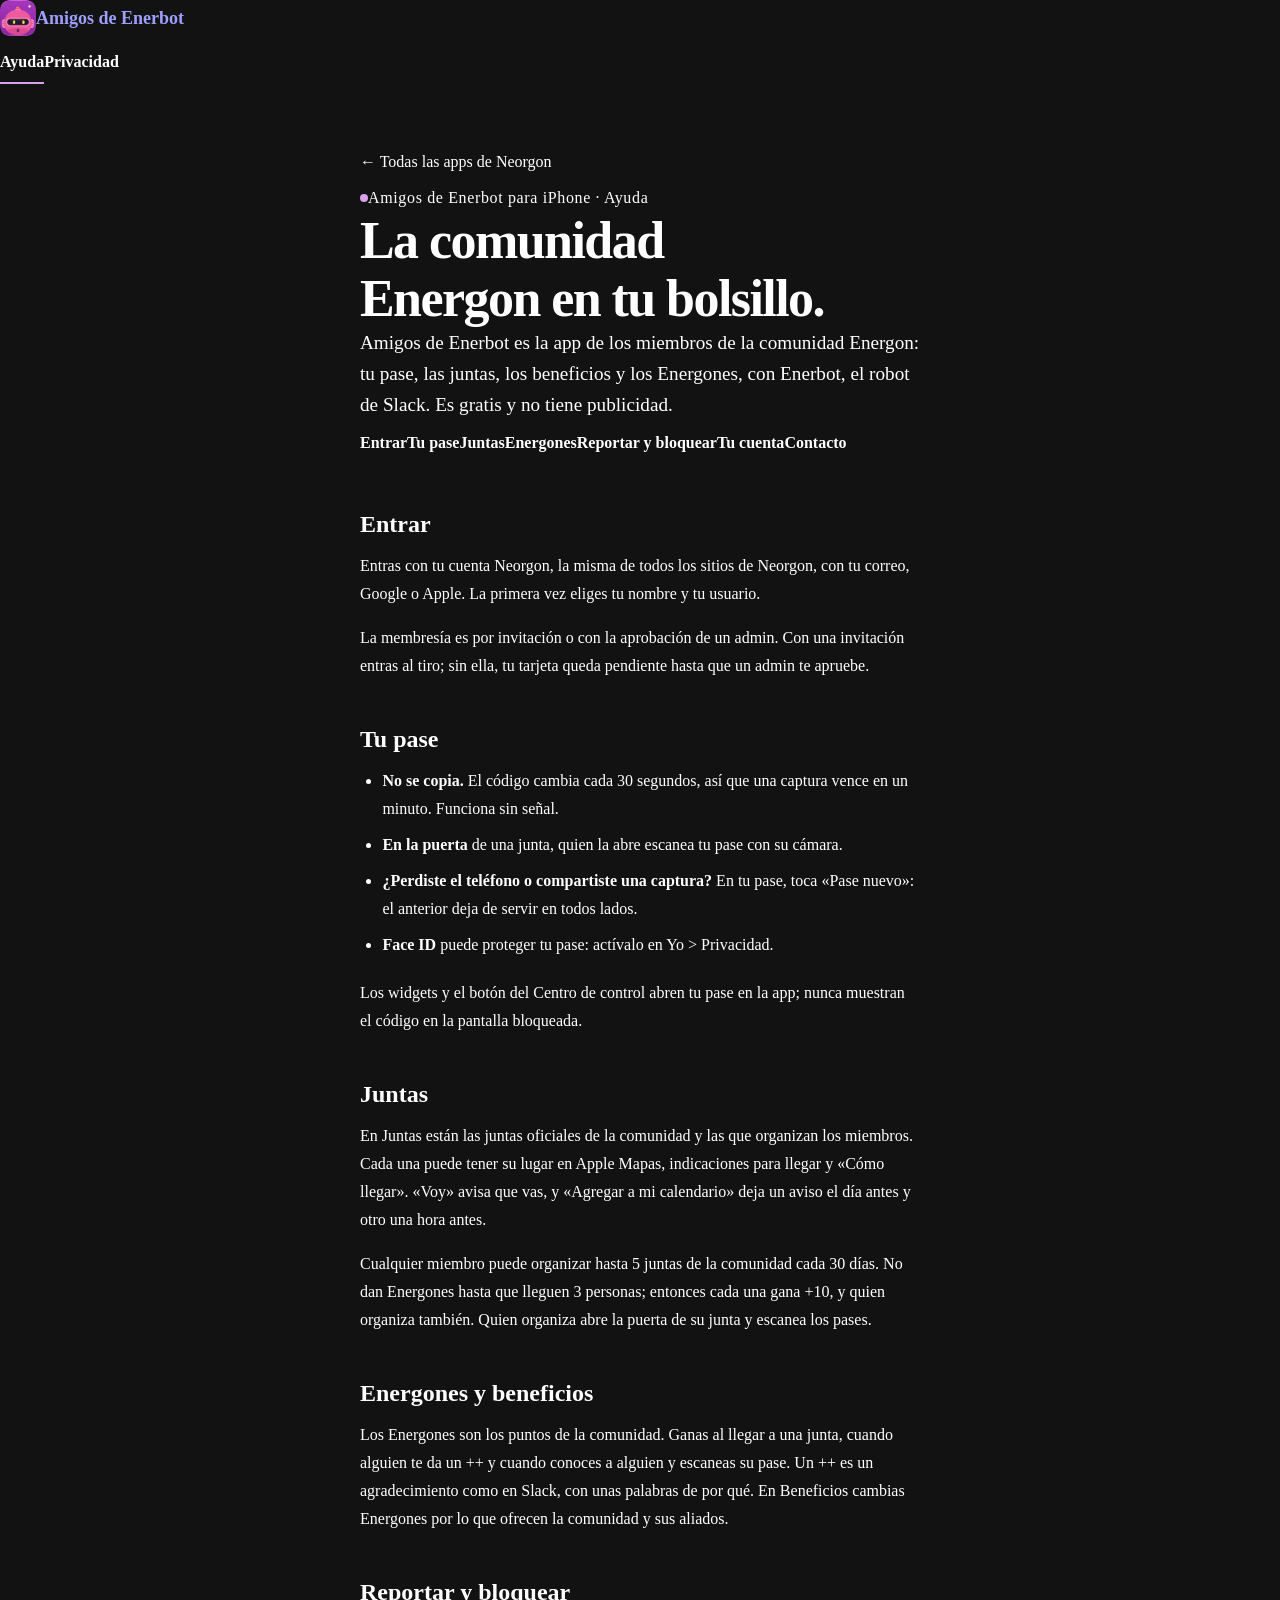
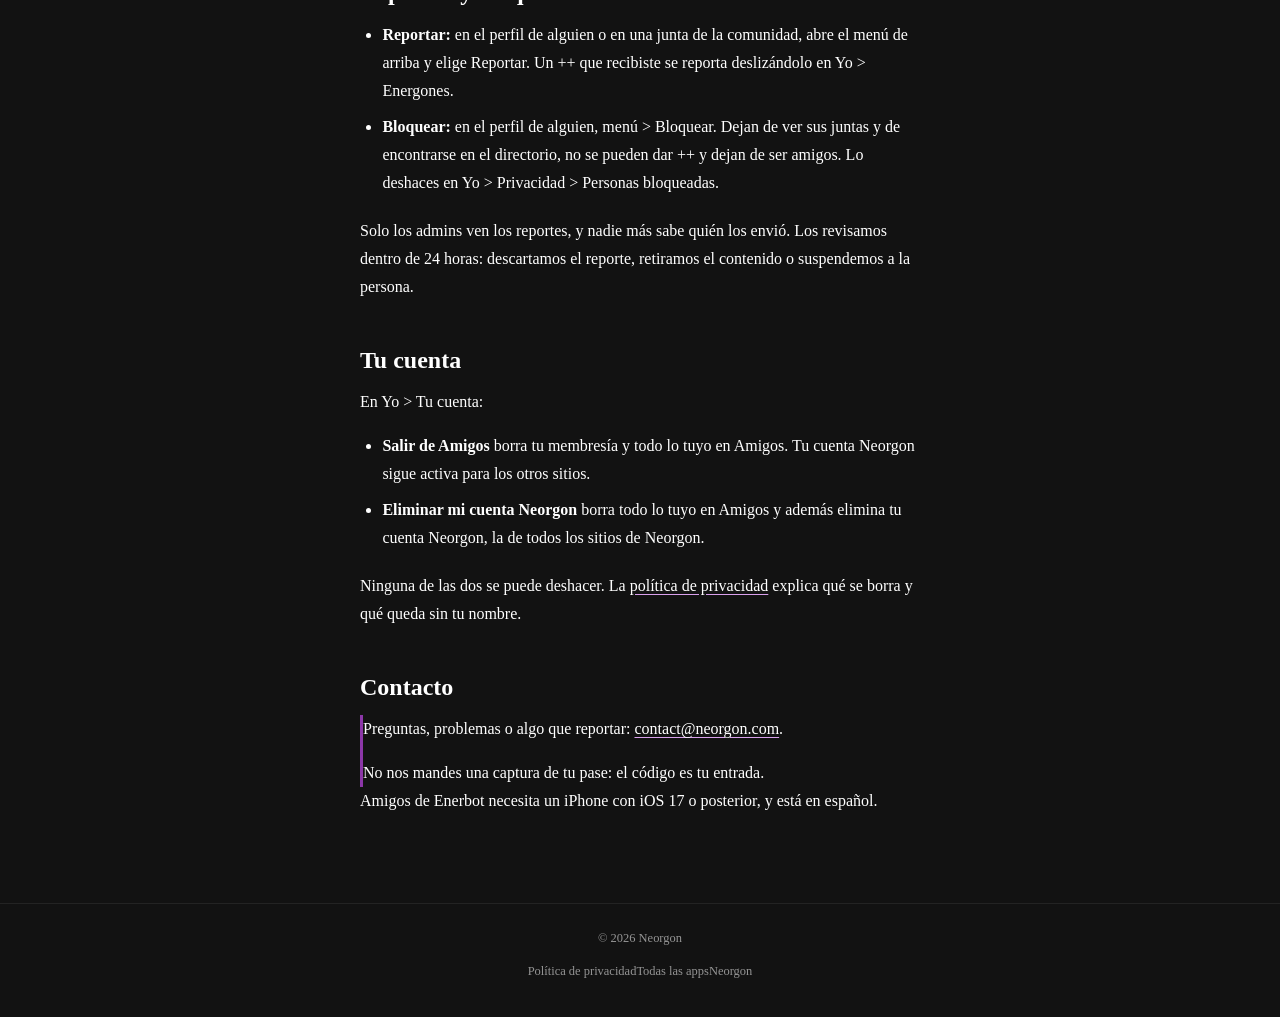
==== amigos/index.html @ 9f5bd345 "feat: Neorgon Apps, the catalog of Neorgon's iPhone apps The catalog in Spanish: Naninani, Amigos de" ====
<!doctype html>
<html lang="es">
<head>
  <meta charset="utf-8">
  <meta name="viewport" content="width=device-width, initial-scale=1">
  <!-- Generated by tools/import-pages.py from the app's draft; edit the draft and run it again. -->
  <meta http-equiv="Content-Security-Policy" content="default-src 'none'; style-src 'self' https://cdn.neorgon.org/v1.0.0/; img-src 'self'; font-src 'self'; manifest-src 'self'; base-uri 'none'; form-action 'none'">
  <meta name="referrer" content="no-referrer">
  <title>Ayuda de Amigos de Enerbot | Neorgon</title>
  <meta name="description" content="Ayuda de Amigos de Enerbot para iPhone: entrar, tu pase, las juntas, los Energones, reportar y bloquear, borrar tu cuenta y contacto.">
  <link rel="canonical" href="https://apps.neorgon.com/amigos/">
  <meta name="robots" content="index, follow">
  <meta name="theme-color" content="#040714">
  <link rel="icon" type="image/svg+xml" href="/favicon.svg">
  <link rel="icon" type="image/x-icon" href="/favicon.ico" sizes="16x16 32x32 48x48">
  <link rel="apple-touch-icon" sizes="180x180" href="/apple-touch-icon.png">
  <meta name="apple-mobile-web-app-title" content="Neorgon Apps">
  <link rel="manifest" href="/site.webmanifest">
  <meta name="neo-mark" content="on">
  <link rel="stylesheet" href="https://cdn.neorgon.org/v1.0.0/styles/base.css">
  <link rel="stylesheet" href="../css/style.css">
  <link rel="stylesheet" href="../css/neorgon-header.css">
  <link rel="stylesheet" href="../css/neorgon-footer.css">
  <link rel="stylesheet" href="../css/doc.css">
</head>
<body class="doc doc--amigos">
  <a class="skip-link" href="#main">Ir al contenido</a>
  <header class="header-bar doc-header" data-header-mode="app">
    <div class="header-logo"><a class="header-title-link" href="./"><span class="doc-brand"><img src="../assets/icons/amigos.png" alt="" width="36" height="36"><span class="doc-brand-name">Amigos de Enerbot</span></span></a></div>
    <nav class="doc-nav" aria-label="Amigos de Enerbot"><a href="./" aria-current="page">Ayuda</a><a href="privacy/">Privacidad</a></nav>
  </header>
  <main id="main" class="doc-main" tabindex="-1">
    <p class="crumb"><a href="../">&larr; Todas las apps de Neorgon</a></p>
    <p class="kicker">Amigos de Enerbot para iPhone · Ayuda</p>
    <h1>La comunidad Energon en tu bolsillo.</h1>
    <p class="lead">Amigos de Enerbot es la app de los miembros de la comunidad Energon: tu pase, las juntas, los beneficios y los Energones, con Enerbot, el robot de Slack. Es gratis y no tiene publicidad.</p>
    <nav class="contents" aria-label="En esta página"><a href="#entrar">Entrar</a><a href="#pase">Tu pase</a><a href="#juntas">Juntas</a><a href="#energones">Energones</a><a href="#seguridad">Reportar y bloquear</a><a href="#cuenta">Tu cuenta</a><a href="#contacto">Contacto</a></nav>

    <section id="entrar" aria-labelledby="entrar-titulo">
      <h2 id="entrar-titulo">Entrar</h2>
      <p>Entras con tu cuenta Neorgon, la misma de todos los sitios de Neorgon, con tu correo, Google o Apple. La primera vez eliges tu nombre y tu usuario.</p>
      <p>La membresía es por invitación o con la aprobación de un admin. Con una invitación entras al tiro; sin ella, tu tarjeta queda pendiente hasta que un admin te apruebe.</p>
    </section>

    <section id="pase" aria-labelledby="pase-titulo">
      <h2 id="pase-titulo">Tu pase</h2>
      <ul>
        <li><strong>No se copia.</strong> El código cambia cada 30 segundos, así que una captura vence en un minuto. Funciona sin señal.</li>
        <li><strong>En la puerta</strong> de una junta, quien la abre escanea tu pase con su cámara.</li>
        <li><strong>¿Perdiste el teléfono o compartiste una captura?</strong> En tu pase, toca «Pase nuevo»: el anterior deja de servir en todos lados.</li>
        <li><strong>Face ID</strong> puede proteger tu pase: actívalo en Yo &gt; Privacidad.</li>
      </ul>
      <p>Los widgets y el botón del Centro de control abren tu pase en la app; nunca muestran el código en la pantalla bloqueada.</p>
    </section>

    <section id="juntas" aria-labelledby="juntas-titulo">
      <h2 id="juntas-titulo">Juntas</h2>
      <p>En Juntas están las juntas oficiales de la comunidad y las que organizan los miembros. Cada una puede tener su lugar en Apple Mapas, indicaciones para llegar y «Cómo llegar». «Voy» avisa que vas, y «Agregar a mi calendario» deja un aviso el día antes y otro una hora antes.</p>
      <p>Cualquier miembro puede organizar hasta 5 juntas de la comunidad cada 30 días. No dan Energones hasta que lleguen 3 personas; entonces cada una gana +10, y quien organiza también. Quien organiza abre la puerta de su junta y escanea los pases.</p>
    </section>

    <section id="energones" aria-labelledby="energones-titulo">
      <h2 id="energones-titulo">Energones y beneficios</h2>
      <p>Los Energones son los puntos de la comunidad. Ganas al llegar a una junta, cuando alguien te da un ++ y cuando conoces a alguien y escaneas su pase. Un ++ es un agradecimiento como en Slack, con unas palabras de por qué. En Beneficios cambias Energones por lo que ofrecen la comunidad y sus aliados.</p>
    </section>

    <section id="seguridad" aria-labelledby="seguridad-titulo">
      <h2 id="seguridad-titulo">Reportar y bloquear</h2>
      <ul>
        <li><strong>Reportar:</strong> en el perfil de alguien o en una junta de la comunidad, abre el menú de arriba y elige Reportar. Un ++ que recibiste se reporta deslizándolo en Yo &gt; Energones.</li>
        <li><strong>Bloquear:</strong> en el perfil de alguien, menú &gt; Bloquear. Dejan de ver sus juntas y de encontrarse en el directorio, no se pueden dar ++ y dejan de ser amigos. Lo deshaces en Yo &gt; Privacidad &gt; Personas bloqueadas.</li>
      </ul>
      <p>Solo los admins ven los reportes, y nadie más sabe quién los envió. Los revisamos dentro de 24 horas: descartamos el reporte, retiramos el contenido o suspendemos a la persona.</p>
    </section>

    <section id="cuenta" aria-labelledby="cuenta-titulo">
      <h2 id="cuenta-titulo">Tu cuenta</h2>
      <p>En Yo &gt; Tu cuenta:</p>
      <ul>
        <li><strong>Salir de Amigos</strong> borra tu membresía y todo lo tuyo en Amigos. Tu cuenta Neorgon sigue activa para los otros sitios.</li>
        <li><strong>Eliminar mi cuenta Neorgon</strong> borra todo lo tuyo en Amigos y además elimina tu cuenta Neorgon, la de todos los sitios de Neorgon.</li>
      </ul>
      <p>Ninguna de las dos se puede deshacer. La <a href="privacy/">política de privacidad</a> explica qué se borra y qué queda sin tu nombre.</p>
    </section>

    <section id="contacto" aria-labelledby="contacto-titulo">
      <h2 id="contacto-titulo">Contacto</h2>
      <div class="card">
        <p>Preguntas, problemas o algo que reportar: <a href="mailto:contact@neorgon.com?subject=Amigos%20de%20Enerbot">contact@neorgon.com</a>.</p>
        <p>No nos mandes una captura de tu pase: el código es tu entrada.</p>
      </div>
      <p>Amigos de Enerbot necesita un iPhone con iOS 17 o posterior, y está en español.</p>
    </section>
  </main>
  <footer class="neo-footer doc-footer" data-footer-mode="minimal"><div class="neo-footer-inner"><span>&copy; 2026 Neorgon</span><nav class="doc-related" aria-label="Páginas relacionadas"><a href="privacy/">Política de privacidad</a><a href="../">Todas las apps</a><a href="https://neorgon.com/" rel="noreferrer">Neorgon</a></nav></div></footer>
</body>
</html>
---- css/style.css ----
/* ── Reset & base ──────────────────────────────────────────── */
*, *::before, *::after { margin: 0; padding: 0; box-sizing: border-box; }

/*
 * ── Design tokens ─────────────────────────────────────────────
 *
 * Canonical tokens (colors, font, type scale, spacing, radii) come from the CDN:
 *   https://cdn.neorgon.org/v1.0.0/styles/base.css   (linked in index.html)
 * Do NOT redeclare them here: a local copy is how the fleet drifted. The block
 * below holds only what base.css does not define, plus the per-site accent.
 *
 * Motion: base.css still ships --ease-snap (bounce) for legacy sites, but it is
 * deprecated for new work (impeccable law: ease-out exponential, no bounce).
 * Use --ease-out below.
 */

:root {
  /* Per-site identity: set to this site's hub card accent (the accent table in .claude/HUB_REGISTRY.md) */
  --accent: #cd60cc;
  --accent-bright: #e08fdf; /* one step lighter; 8.8:1 on --bg */

  /* Site extras base.css does not define */
  --surface-toast: #1a1730;
  --danger: #be123c;
  --danger-hover: #9f1239;
  --ease-out: cubic-bezier(0.22, 1, 0.36, 1);
  --control-height: 44px;
  --control-height-sm: 36px;
  --on-accent: #12051a; /* 5.7:1 on the accent; white text was 3.3:1. */
  --shadow-card: 0 12px 28px rgba(15, 23, 42, 0.5);
  --shadow-modal: 0 24px 48px rgba(2, 6, 23, 0.58);
  --z-sticky-header: 200;
  --z-toast: 500;
}

/* Author display values (e.g. .section/.stack flex) would otherwise defeat the
   hidden attribute, so restore its authority once, globally. */
[hidden] { display: none !important; }

html { min-height: 100%; color-scheme: dark; }
body {
  font-family: var(--font);
  background: var(--bg);
  min-height: 100%;
  color: var(--text-primary);
  display: flex; flex-direction: column;
}

body:has(dialog[open]) {
  overflow: hidden;
}

main#main {
  flex: 1;
  display: flex;
  flex-direction: column;
  min-height: 0;
  width: 100%;
}

/* ── Layout ────────────────────────────────────────────────── */
/*
 * GOTCHA: body { display:flex; flex-direction:column } + margin: 0 auto
 * on a child collapses its width, so always pair with width: 100%.
 *
 * GOTCHA: External images (YouTube ggpht, Gravatar, etc.) may block loading
 * when the Referer header points to localhost or an unknown origin. Fix:
 * 1. Add <meta name="referrer" content="no-referrer"> in <head> (global)
 * 2. Or add referrerpolicy="no-referrer" on each <img> tag
 */
.container {
  max-width: 900px;
  width: 100%;
  margin: 0 auto;
  padding: var(--space-6);
  flex: 1;
}

/* ── Side-rail shell (opt-in) ──────────────────────────────────
 * A desktop window is far wider than a comfortable line of text, so a single
 * centred column leaves two large empty gutters and still runs the prose to
 * 100+ characters. This puts the section nav in the left gutter and narrows
 * the reading column, without changing .container for sites that do not use it.
 *
 *   <div class="shell">
 *     <nav class="shell__rail" aria-label="Section"> … </nav>
 *     <div class="shell__main"> … </div>
 *   </div>
 *
 * Below 940px it collapses to one column and the rail becomes a scrollable
 * row, so the same markup works on a phone with no JavaScript involved. From
 * 1240px up, the spare width goes to the right margin only, so the reading
 * column walks onto the page's centre line instead of sitting right of it.
 */
.shell {
  width: 100%;
  max-width: 1240px;
  margin: 0 auto;
  padding: var(--space-6) var(--space-6) 64px;
  display: grid;
  grid-template-columns: minmax(0, 1fr);
  gap: var(--space-6);
  align-content: start;
  flex: 1;
}
/* A 1fr track is minmax(auto, 1fr): a wide child (a board, a table, a long
   code line) sets min-content and stretches the column past the viewport. */
.shell > * { min-width: 0; }

.shell__rail {
  display: flex;
  gap: var(--space-1);
  padding: 4px;
  background: var(--surface-1);
  border: 1px solid var(--border);
  border-radius: var(--radius);
  overflow-x: auto;
  scrollbar-width: none;
}
.shell__rail::-webkit-scrollbar { display: none; }

@media (min-width: 940px) {
  .shell {
    grid-template-columns: 208px minmax(0, 1fr);
    gap: var(--space-8);
    padding: var(--space-8) var(--space-8) 80px;
  }
  .shell__rail {
    position: sticky;
    top: 76px;          /* clears the app-mode header */
    flex-direction: column;
    align-items: stretch;
    gap: 2px;
    padding: var(--space-2);
    overflow: visible;
    align-self: start;
  }
}

/* The rail sits in the left gutter, but with only two tracks it does not stay
   there: the rail plus its gap add to main's left side and nothing balances
   them on the right, so main sits half that distance right of the page's centre
   line (120px at a 208px rail). A column that far off centre reads as a
   misalignment rather than as a nav beside it.
   The correction is to stop splitting the spare width between both margins and
   spend all of it on the right. Main then walks back onto the centre line as the
   window grows, reaching it at 1240 + 208 + 32 = 1480px, and it costs main no
   width at any point on the way: the shell widens, main does not move relative
   to the rail. Below 1240px the shell already fills the viewport, so there is no
   spare width to spend and any correction would come straight out of the
   reading column. That trade is not worth making. */
@media (min-width: 1240px) {
  .shell {
    --shell-nudge: calc(208px + var(--space-8));
    max-width: calc(1240px + var(--shell-nudge));
    padding-right: clamp(
      var(--space-8),
      calc(var(--space-8) + 100vw - 1240px),
      calc(var(--space-8) + var(--shell-nudge))
    );
  }
}

/* Vertical rhythm: use inside .container or nested regions */
.stack {
  display: flex;
  flex-direction: column;
  gap: var(--space-6);
}
.stack--tight { gap: var(--space-4); }
/* Major sections need a real break. At 32px a heading sits almost on top of
   the block above it and the page reads as one undifferentiated column. */
.stack--loose { gap: 56px; }

/* Page section: title row + body (replaces “card everything” for grouping) */
.section {
  display: flex;
  flex-direction: column;
  gap: var(--space-6);
}
.section__header {
  display: flex;
  flex-wrap: wrap;
  align-items: flex-end;
  justify-content: space-between;
  gap: var(--space-4);
}
.section__titles {
  display: flex;
  flex-direction: column;
  gap: var(--space-1);
  min-width: 0;
}
.section__title {
  font-size: var(--text-xl);
  font-weight: 600;
  letter-spacing: 0.02em;
  color: var(--text-primary);
}
.section__lead {
  font-size: var(--text-sm);
  color: var(--text-muted);
  line-height: 1.6;
  max-width: 64ch;   /* 65-75 characters is the readable measure */
}
.section__lead code {
  font-family: ui-monospace, SFMono-Regular, Menlo, Monaco, Consolas, "Liberation Mono", monospace;
  font-size: 0.92em;
  color: var(--text-secondary);
}
.stack > .card { margin-bottom: 0; }
.toolbar {
  display: flex;
  flex-wrap: wrap;
  align-items: center;
  gap: var(--space-2);
}

/* ── Header ────────────────────────────────────────────────────
 * Owned by the Neorgon Header Kit (css/neorgon-header.css, canonical
 * source: packages/neorgon-ui/header/). Do NOT style .header-bar,
 * .header-logo*, .header-title-link, .header-subtitle, .header-right,
 * .header-actions, or .header-home here. Sign-in UI belongs to the
 * Auth Kit (css/neorgon-auth.css), so write no .auth-* styles either.
 */
.toolbar-nav {
  display: flex;
  align-items: center;
  gap: var(--space-2);
}

/* ── Buttons (canonical) ─────────────────────────────────────
 * Use .btn + a variant. Alias: .nav-link = toolbar ghost.
 */
.btn {
  display: inline-flex;
  align-items: center;
  justify-content: center;
  gap: var(--space-2);
  min-height: var(--control-height);
  padding: 0 var(--space-4);
  border-radius: var(--radius-sm);
  font-family: inherit;
  font-size: var(--text-sm);
  font-weight: 600;
  line-height: 1.2;
  text-decoration: none;
  cursor: pointer;
  border: 1px solid transparent;
  background: transparent;
  color: var(--text-primary);
  transition:
    background-color var(--dur),
    color var(--dur),
    border-color var(--dur),
    box-shadow var(--dur),
    transform var(--dur-fast);
  -webkit-tap-highlight-color: transparent;
}
.btn:disabled,
.btn[aria-disabled="true"] {
  opacity: 0.45;
  cursor: not-allowed;
  pointer-events: none;
}
.btn--sm {
  min-height: var(--control-height-sm);
  padding: 0 var(--space-3);
  font-size: var(--text-xs);
}
.btn--block { width: 100%; }
.btn--icon {
  min-width: var(--control-height);
  padding: 0;
}
.btn--primary {
  background: var(--accent);
  color: var(--on-accent);
  border-color: transparent;
}
.btn--primary:hover { box-shadow: inset 0 0 0 2px var(--on-accent); }
.btn--secondary {
  background: var(--surface-2);
  color: var(--text-primary);
  border-color: var(--border-strong);
}
.btn--secondary:hover {
  background: rgba(255, 255, 255, 0.1);
}
.btn--ghost {
  background: transparent;
  color: rgba(255,255,255,0.92);
  border-color: rgba(255,255,255,0.18);
}
.btn--ghost:hover {
  background: rgba(255,255,255,0.1);
  color: var(--text-primary);
}
.btn--danger {
  background: var(--danger);
  color: var(--text-primary);
  border-color: transparent;
}
.btn--danger:hover { background: var(--danger-hover); }

/* Toolbar ghost (header nav): same as .btn.btn--ghost.btn--sm */
.nav-link {
  display: inline-flex;
  align-items: center;
  justify-content: center;
  min-height: var(--control-height);
  padding: 0 var(--space-3);
  border: 1px solid rgba(255,255,255,0.18);
  border-radius: var(--radius-sm);
  background: transparent;
  color: rgba(255,255,255,0.92);
  cursor: pointer;
  font-family: inherit;
  font-size: var(--text-sm);
  font-weight: 600;
  transition: background-color var(--dur), color var(--dur), border-color var(--dur);
}
.nav-link:hover {
  background: rgba(255,255,255,0.1);
  color: var(--text-primary);
}

/* ── Forms and inline disclosure ────────────────────────────── */
.field { display: grid; gap: var(--space-2); min-width: 0; }
.field label, .field__label { font-size: var(--text-sm); font-weight: 600; }
.input, .select, .textarea {
  width: 100%; min-width: 0; min-height: var(--control-height);
  padding: var(--space-2) var(--space-3);
  border: 1px solid var(--border-strong);
  border-radius: var(--radius-sm);
  background: var(--bg); color: var(--text-primary);
  font: inherit; font-size: 1rem;
}
.textarea { resize: vertical; }
.input::placeholder, .textarea::placeholder { color: var(--text-muted); }
.input[aria-invalid="true"], .textarea[aria-invalid="true"] { border-color: var(--danger); }
.field__hint { font-size: var(--text-sm); color: var(--text-secondary); line-height: 1.5; }
.field__error { font-size: var(--text-sm); color: #fda4af; }

/* Native details keeps closed controls out of the focus order. No fixed
   max-height, clipping or layout animation. Auth remains kit-owned. */
.sheet {
  background: var(--surface-1);
  border: 1px solid var(--border);
  border-radius: var(--radius);
}
.sheet > summary { padding: var(--space-4); cursor: pointer; font-weight: 600; }
.sheet__inner { padding: 0 var(--space-4) var(--space-4); }

/* ── Native dialog ────────────────────────────────────────────
   Call showModal(): the platform supplies inert background, focus containment
   and Escape. Do not toggle [open] or add a second role="dialog" wrapper. */
dialog.dialog {
  margin: auto; padding: 0;
  width: min(520px, calc(100% - 32px));
  max-height: calc(100dvh - 32px);
  overflow: auto;
  background: var(--bg); color: var(--text-primary);
  border: 1px solid var(--border-strong);
  border-radius: var(--radius-lg);
  box-shadow: var(--shadow-modal);
}
.dialog::backdrop { background: rgb(2 4 12 / 85%); }
.dialog__header, .dialog__footer {
  display: flex; align-items: center; justify-content: space-between;
  gap: var(--space-4); padding: var(--space-4) var(--space-6);
}
.dialog__header { border-bottom: 1px solid var(--border); }
.dialog__header h2 { font-size: var(--text-xl); overflow-wrap: anywhere; }
.dialog__body { padding: var(--space-6); line-height: 1.6; overflow-wrap: anywhere; }
.dialog__footer { flex-wrap: wrap; justify-content: flex-end; border-top: 1px solid var(--border); }

/* ── Result states ──────────────────────────────────────────── */
.status-panel { padding: var(--space-8) 0; max-width: 64ch; }
.status-panel h3 { font-size: var(--text-lg); }
.status-panel p { margin: var(--space-2) 0 var(--space-4); color: var(--text-secondary); line-height: 1.6; }

/* ── Card ──────────────────────────────────────────────────── */
/*
 * GOTCHA: backdrop-filter creates a stacking context, so dropdowns inside
 * a card can be clipped by a later card's stacking context. Fix by adding
 * position: relative; z-index: 10 to the card that owns the open dropdown.
 *
 * Default: static surface (no hover lift, avoids generic “dashboard demo”).
 * Use .card--interactive only when the whole surface is a real target.
 *
 * GOTCHA: a <button> or <a> used AS a card does not inherit body text color,
 * buttons default to canvas text (near-black), rendering invisible on the dark
 * bg. When a card is an interactive element, set color: var(--text-primary)
 * and font-family: var(--font) explicitly on it.
 */
.card {
  background: var(--surface-1);
  border: 1px solid var(--border);
  border-radius: var(--radius-lg);
  padding: var(--space-6);
  margin-bottom: var(--space-6);
  transition: border-color var(--dur), box-shadow var(--dur);
}
.card--interactive {
  transition:
    transform var(--dur) ease-out,
    box-shadow var(--dur) ease-out,
    border-color var(--dur);
}
.card--interactive:hover {
  transform: translateY(-3px);
  box-shadow: var(--shadow-card);
  border-color: var(--border-strong);
}

.card--flat:hover {
  box-shadow: none;
}
/* Card with an action row, in an equal-height grid: pin the toolbar to the
   bottom so buttons align across cards whose text wraps differently. */
.card--actions {
  display: flex;
  flex-direction: column;
}
.card--actions > .toolbar:last-child {
  margin-top: auto;
}

/* ── Button press feedback ─────────────────────────────────── */
button:active,
.btn:active,
.nav-link:active {
  transform: scale(0.98);
  transition-duration: var(--dur-fast);
}

/* ── Skeleton loading ──────────────────────────────────────── */
@keyframes shimmer { 50% { opacity: 0.45; } }
.skeleton {
  background: var(--surface-2);
  animation: shimmer 1.5s ease-in-out infinite;
  border-radius: var(--radius);
}

/* ── Toast ─────────────────────────────────────────────────── */
.toast {
  position: fixed;
  bottom: var(--space-6);
  right: var(--space-6);
  z-index: var(--z-toast);
  max-width: min(360px, calc(100vw - var(--space-8)));
  background: var(--surface-toast);
  border: 1px solid var(--border);
  border-radius: var(--radius);
  padding: var(--space-3) var(--space-4);
  font-size: var(--text-sm);
  color: var(--text-primary);
  box-shadow: var(--shadow-card);
  pointer-events: none;
  transform: translateY(8px);
  opacity: 0;
  transition: opacity 0.2s ease-out, transform 0.2s ease-out;
}
.toast.visible {
  opacity: 1;
  transform: translateY(0);
}

/* ── Footer ────────────────────────────────────────────────────
   Owned by the Neorgon Footer Kit (css/neorgon-footer.css).
   Don't add .neo-footer rules here. Edit packages/neorgon-ui/footer/
   and re-run sync-footer.sh. */

/* ── Focus styles ──────────────────────────────────────────── */
:focus-visible {
  outline: 2px solid var(--accent-bright);
  outline-offset: 2px;
}

/* ── Skip link ─────────────────────────────────────────────── */
.skip-link {
  position: absolute;
  top: 0;
  transform: translateY(-110%);
  left: var(--space-4);
  z-index: 1000;
  padding: var(--space-2) var(--space-4);
  background: var(--accent-bright);
  color: var(--bg);
  font-weight: 600;
  font-size: var(--text-sm);
  border-radius: 0 0 var(--radius-sm) var(--radius-sm);
  text-decoration: none;
  transition: transform var(--dur) var(--ease-out);
}
.skip-link:focus { transform: translateY(0); }

/* ── Reduced motion ────────────────────────────────────────── */
@media (prefers-reduced-motion: reduce) {
  *, *::before, *::after {
    animation-duration: 0.01ms !important;
    animation-iteration-count: 1 !important;
    transition: none !important;
  }
  .card--interactive:hover { transform: none; }
}

/* ── Responsive ────────────────────────────────────────────── */
@media (max-width: 600px) {
  .container { padding: var(--space-4); }
  .toast {
    left: var(--space-4);
    right: var(--space-4);
    max-width: none;
  }
}
---- css/neorgon-footer.css ----
/* ══════════════════════════════════════════════════════════════
   Neorgon Footer Kit — footer.css
   Canonical source: packages/neorgon-ui/footer/
   Vendored per site as css/neorgon-footer.css — do not edit copies.
   Live CDN: https://cdn.neorgon.org/v1.0.0/footer/footer.css
   ══════════════════════════════════════════════════════════════ */

:root {
  /* Geometry — minimal mode is sized to match the one-line .info-footer
     it replaces (~70px total). Raise --footer-pad-block per site only if
     that site genuinely wants a heavier footer. */
  --footer-pad-block: 24px;
  --footer-pad-block-app: 14px;
  --footer-pad-block-content: 40px;
  --footer-max-w: 1100px;
  --footer-control-h: 32px;
  /* One line of footer copy, and the WCAG 2.5.8 minimum a bar target has to
     reach. They are tokens because the bar compensates its target boxes
     against the line height exactly — see .neo-footer-bar a below — and a
     hand-edited `line-height: 1.7` would silently put that compensation out. */
  --footer-line: 1.7;
  --footer-target: 24px;

  /* Palette — inherits the header theme tokens so ?theme=matrix and the
     fleet-wide season.css re-skin the footer too. Fallbacks keep the kit
     usable on a page that never loads the header kit. */
  --footer-bg: transparent;
  --footer-border: var(--header-border, rgba(255, 255, 255, .07));
  --footer-border-strong: var(--header-border-strong, rgba(255, 255, 255, .22));
  --footer-text: var(--text-muted, rgba(255, 255, 255, .55));
  --footer-text-strong: var(--text-secondary, #cacaca);
  --footer-accent: var(--header-accent, #e879f9);
  --footer-surface: var(--surface-1, rgba(255, 255, 255, .03));
  --footer-hover: var(--header-menu-hover, rgba(255, 255, 255, .08));

  --footer-z-top: 150; /* back-to-top: above content, below header (200) and modals (400) */
}

/* ── Always-at-the-bottom ─────────────────────────────────────
   Primary: any <body> that owns a .neo-footer becomes a column so
   the footer's margin-top:auto pins it to the viewport floor on
   short pages and flows naturally on long ones. Scoped with :has()
   so sites without the kit are untouched.
   Fallback (no :has()): the sticky top:100vh trick. It is the
   fallback rather than the default because several sites set
   `overflow-x: hidden` on body, which makes body a scroll container
   and silently breaks sticky. */
body:has(> .neo-footer) {
  display: flex;
  flex-direction: column;
  min-height: 100vh;
  min-height: 100dvh;
}
body:has(> .neo-footer) > .neo-footer { margin-top: auto; }

@supports not (selector(:has(*))) {
  body { min-height: 100vh; min-height: 100dvh; }
  .neo-footer { position: sticky; top: 100vh; }
}

/* Wrapped layouts: when the footer lives inside a wrapper instead of
   directly under <body>, footer.js tags the chain and the same
   column-with-auto-margin applies one level down. */
body.neo-footer-root {
  display: flex;
  flex-direction: column;
  min-height: 100vh;
  min-height: 100dvh;
}
.neo-footer-host {
  display: flex;
  flex-direction: column;
  flex: 1 1 auto;
  min-height: 0;
}
.neo-footer-host > .neo-footer { margin-top: auto; }

/* Escape hatch: a site whose layout owns its own bottom (full-screen
   canvas, virtualised scroller) opts out without losing kit styling. */
.neo-footer[data-stick="off"] { margin-top: 0; position: static; }

/* ── Footer shell ─────────────────────────────────────────────── */
.neo-footer {
  width: 100%;
  flex-shrink: 0;
  padding: var(--footer-pad-block) var(--space-6, 24px);
  padding-bottom: calc(var(--footer-pad-block) + env(safe-area-inset-bottom, 0px));
  background: var(--footer-bg);
  border-top: 1px solid var(--footer-border);
  color: var(--footer-text);
  font-size: .78rem;
  line-height: var(--footer-line);
  text-align: center;
}

.neo-footer-inner {
  max-width: var(--footer-max-w);
  margin: 0 auto;
}

/* Site-authored copy (privacy note, data provenance, disclaimer) */
.neo-footer-note { margin: 0; }
.neo-footer-note + .neo-footer-note { margin-top: 6px; }

/* Links — .neo-footer a is styled broadly so retrofitted markup that
   still uses .footer-link inherits the right treatment for free. */
.neo-footer a {
  color: var(--footer-text);
  text-decoration: none;
  border-radius: 4px;
  transition: color var(--dur, 200ms) ease;
}
.neo-footer a:hover,
.neo-footer a:focus-visible { color: var(--footer-text-strong); text-decoration: underline; }
.neo-footer a:focus-visible { outline: 2px solid var(--footer-accent); outline-offset: 3px; }

/* ── Meta bar (built by footer.js) ────────────────────────────── */
.neo-footer-bar {
  display: flex;
  flex-wrap: wrap;
  align-items: center;
  justify-content: center;
  gap: 6px 12px;
  max-width: var(--footer-max-w);
  margin: 0 auto;
}
.neo-footer-inner + .neo-footer-bar { margin-top: 14px; }

/* Right-hand cluster in content mode (© stays left) */
.neo-footer-bar-group {
  display: flex;
  flex-wrap: wrap;
  align-items: center;
  gap: 6px 12px;
}

/* Target size — WCAG 2.5.8 (Minimum, 24x24). Bar links are standalone
   controls in a row, not links inside a sentence, so the inline exception
   does not cover them: they measured ~84x20 and ~37x20.

   Each one is grown to a 24px box and handed the difference straight back as
   negative block margin, so the item's *margin* box still measures exactly one
   line and the bar does not get taller. That matters here more than usual —
   `minimal` is tuned to ~70px against the .info-footer it replaced and `app`
   to ~50px, and this row is what sets both. The text keeps the baseline it
   had; only the hit area grows, ~2px above and below the line.

   min() clamps the compensation at zero, so a site that sets a line taller
   than the 24px minimum keeps its own spacing instead of being pulled tight.
   Sized in em, not px, because `app` mode runs a smaller font than the rest. */
.neo-footer-bar a,
.neo-footer-bar .neo-footer-disclaimer {
  display: inline-flex;
  align-items: center;
  justify-content: center;
  min-height: var(--footer-target);
  min-width: var(--footer-target);
  margin-block: min(0px, calc((var(--footer-line) * 1em - var(--footer-target)) / 2));
}

.neo-footer-sep { opacity: .4; user-select: none; }

/* Version / updated stamps — mono + tabular so they never jitter */
/* The end mark. Ornament only: it states nothing the page needs, which is
   why it is safe to render in a language most visitors do not read. */
.neo-footer-fin {
  font-style: italic;
  letter-spacing: .08em;
  color: var(--footer-text-dim, var(--header-text-dim));
  opacity: .75;
}

.neo-footer-stamp {
  font-family: ui-monospace, SFMono-Regular, "SF Mono", Menlo, monospace;
  font-variant-numeric: tabular-nums;
  font-size: .95em;
  opacity: .8;
}

/* ── Mode: minimal (default) — the one-liner most tool sites use ──
   The note and the meta bar share ONE centred line whenever they fit,
   and wrap to a second only when the copy is genuinely long. Stacking
   them unconditionally made this mode ~60% taller than the
   `.info-footer` one-liner it is meant to replace. */
.neo-footer[data-footer-mode="minimal"],
.neo-footer:not([data-footer-mode]) {
  display: flex;
  flex-wrap: wrap;
  align-items: baseline;
  justify-content: center;
  gap: 2px 12px;
}
.neo-footer[data-footer-mode="minimal"] > .neo-footer-inner,
.neo-footer[data-footer-mode="minimal"] > .neo-footer-bar,
.neo-footer:not([data-footer-mode]) > .neo-footer-inner,
.neo-footer:not([data-footer-mode]) > .neo-footer-bar {
  margin: 0;
  font-size: 1em;
}

/* ── Mode: app — slim, low-contrast, stays out of the way ───────── */
.neo-footer[data-footer-mode="app"] {
  padding-top: var(--footer-pad-block-app);
  padding-bottom: calc(var(--footer-pad-block-app) + env(safe-area-inset-bottom, 0px));
  font-size: .72rem;
  background: var(--footer-surface);
}
.neo-footer[data-footer-mode="app"] .neo-footer-inner,
.neo-footer[data-footer-mode="app"] .neo-footer-bar {
  max-width: none;
  display: flex;
  flex-wrap: wrap;
  align-items: center;
  justify-content: center;
  gap: 4px 12px;
}
@media (min-width: 701px) {
  .neo-footer[data-footer-mode="app"] .neo-footer-inner { justify-content: flex-start; }
  .neo-footer[data-footer-mode="app"] .neo-footer-bar { justify-content: flex-end; margin-top: 0; }
  .neo-footer[data-footer-mode="app"] {
    display: flex;
    align-items: center;
    justify-content: space-between;
    gap: 16px;
  }
  .neo-footer[data-footer-mode="app"] .neo-footer-inner { flex: 1 1 auto; }
}

/* ── Mode: content — brand block + link columns + bottom bar ──────
   Deliberately the tall one: it carries navigation, not just a note. */
.neo-footer[data-footer-mode="content"] { text-align: left; padding-top: var(--footer-pad-block-content); }
.neo-footer[data-footer-mode="content"] .neo-footer-inner {
  display: grid;
  grid-template-columns: minmax(0, 1.1fr) minmax(0, 2fr);
  gap: 32px;
}
.neo-footer-brand { display: flex; flex-direction: column; gap: 10px; }
.neo-footer-logo {
  height: 28px;
  width: auto;
  align-self: flex-start;
  filter: brightness(0) invert(1);
  opacity: .75;
}
.neo-footer-tagline { margin: 0; max-width: 34ch; }

.neo-footer-cols {
  display: grid;
  grid-template-columns: repeat(auto-fit, minmax(140px, 1fr));
  gap: 24px;
}
.neo-footer-col { display: flex; flex-direction: column; gap: 8px; }
.neo-footer-col h2,
.neo-footer-col h3 {
  margin: 0 0 2px;
  font-size: .72rem;
  font-weight: 600;
  letter-spacing: .08em;
  text-transform: uppercase;
  color: var(--footer-text-strong);
}
.neo-footer-col a { line-height: 1.5; }

.neo-footer[data-footer-mode="content"] .neo-footer-bar {
  justify-content: space-between;
  margin-top: 28px;
  padding-top: 18px;
  border-top: 1px solid var(--footer-border);
}

/* ── Theme switcher (opt-in: <meta name="neo-theme-switcher" content="footer">) */
.neo-footer-theme { position: relative; display: inline-flex; }
.neo-footer-theme-toggle {
  display: inline-flex;
  align-items: center;
  gap: 6px;
  height: var(--footer-control-h);
  padding: 0 10px;
  border: 1px solid var(--footer-border);
  border-radius: 999px;
  background: transparent;
  color: var(--footer-text);
  font: inherit;
  cursor: pointer;
  transition: color var(--dur, 200ms), border-color var(--dur, 200ms), background var(--dur, 200ms);
}
.neo-footer-theme-toggle:hover,
.neo-footer-theme-toggle[aria-expanded="true"] {
  color: var(--footer-text-strong);
  border-color: var(--footer-border-strong);
  background: var(--footer-hover);
}
.neo-footer-theme-toggle svg { width: 15px; height: 15px; display: block; }

.neo-footer-menu {
  position: absolute;
  bottom: calc(100% + 8px);
  right: 0;
  min-width: 170px;
  margin: 0;
  padding: 6px;
  list-style: none;
  background: var(--header-menu-bg, #10142a);
  border: 1px solid var(--footer-border-strong);
  border-radius: 10px;
  box-shadow: 0 -10px 30px rgba(0, 0, 0, .5);
  display: none;
  text-align: left;
  z-index: 2;
}
.neo-footer-menu.open { display: block; }
.neo-footer-menu button {
  display: flex;
  align-items: center;
  gap: 10px;
  width: 100%;
  padding: 9px 11px;
  border: none;
  border-radius: 6px;
  background: none;
  color: var(--header-text, #f9f9f9);
  font: inherit;
  font-size: .8rem;
  text-align: left;
  cursor: pointer;
}
.neo-footer-menu button:hover,
.neo-footer-menu button:focus-visible { background: var(--footer-hover); outline: none; }
.neo-footer-menu .theme-swatch {
  width: 12px;
  height: 12px;
  border-radius: 50%;
  flex-shrink: 0;
  border: 1px solid rgba(255, 255, 255, .25);
}
.neo-footer-menu [aria-checked="true"]::after {
  content: "✓";
  margin-left: auto;
  color: var(--footer-accent);
}

/* ── Back to top (built by footer.js; data-footer-top="off" disables) ── */
.neo-top {
  position: fixed;
  right: 20px;
  bottom: calc(20px + env(safe-area-inset-bottom, 0px));
  z-index: var(--footer-z-top);
  display: inline-flex;
  align-items: center;
  justify-content: center;
  width: 40px;
  height: 40px;
  padding: 0;
  border: 1px solid var(--footer-border-strong);
  border-radius: 50%;
  background: var(--header-menu-bg, #10142a);
  color: var(--footer-text-strong);
  cursor: pointer;
  opacity: 0;
  visibility: hidden;
  transform: translateY(8px);
  /* visibility waits out the fade before it flips, so for 200ms a leaving
     button would still take the tap it is leaving to avoid. pointer-events
     flips at once. footer.js also hides it (.is-yielding) while it sits over
     a control; see "Yielding" there. */
  pointer-events: none;
  transition: opacity var(--dur, 200ms) ease, transform var(--dur, 200ms) ease, visibility var(--dur, 200ms);
}
.neo-top.is-visible { opacity: .9; visibility: visible; transform: none; pointer-events: auto; }
.neo-top:hover { opacity: 1; background: var(--footer-hover); color: var(--header-text, #f9f9f9); }
.neo-top:focus-visible { outline: 2px solid var(--footer-accent); outline-offset: 3px; opacity: 1; visibility: visible; transform: none; pointer-events: auto; }
.neo-top svg { width: 18px; height: 18px; display: block; }

/* ── Mobile ───────────────────────────────────────────────────── */
@media (max-width: 700px) {
  .neo-footer { padding-left: var(--space-4, 16px); padding-right: var(--space-4, 16px); }
  .neo-footer[data-footer-mode="content"] {
    text-align: center;
    padding-top: 32px;
  }
  .neo-footer[data-footer-mode="content"] .neo-footer-inner { grid-template-columns: 1fr; gap: 26px; }
  .neo-footer-brand { align-items: center; }
  .neo-footer-logo { align-self: center; }
  .neo-footer-tagline { max-width: none; }
  .neo-footer-col { align-items: center; }
  .neo-footer[data-footer-mode="content"] .neo-footer-bar { justify-content: center; }
  .neo-top { right: 14px; bottom: calc(14px + env(safe-area-inset-bottom, 0px)); width: 38px; height: 38px; }
}

/* ── Reduced motion ───────────────────────────────────────────── */
@media (prefers-reduced-motion: reduce) {
  .neo-footer a,
  .neo-footer-theme-toggle,
  .neo-top { transition: none; }
  .neo-top { transform: none; }
}

/* ── Disclaimer: bar trigger + modal (built by footer.js) ──────
   The trigger is a <button> that has to sit in a row of <a>s without
   announcing itself as the odd one out, so it borrows the link treatment
   rather than the kit's control treatment. */
.neo-footer-disclaimer {
  padding: 0;
  border: 0;
  background: none;
  font: inherit;
  color: var(--footer-text);
  text-decoration: underline;
  text-decoration-style: dotted;
  text-underline-offset: 3px;
  cursor: pointer;
  border-radius: 4px;
  transition: color var(--dur, 200ms) ease;
}
.neo-footer-disclaimer:hover,
.neo-footer-disclaimer:focus-visible {
  color: var(--footer-text-strong);
  text-decoration-style: solid;
}
.neo-footer-disclaimer:focus-visible { outline: 2px solid var(--footer-accent); outline-offset: 3px; }

.neo-modal {
  width: min(640px, calc(100vw - 32px));
  max-height: min(78dvh, 640px);
  /* Centring is declared, not inherited. showModal() centres via the UA's
     `margin: auto` on inset:0, and any site carrying a `* { margin: 0 }`
     reset beats the UA sheet and pins the dialog to the top-left — affinity
     did exactly that. Too site-dependent to leave implicit. */
  margin: auto;
  padding: 0;
  border: 1px solid var(--footer-border-strong);
  border-radius: 12px;
  background: var(--header-bg-end, #0d0d12);
  color: var(--footer-text-strong);
  overflow: hidden;
}
/* A <dialog> is display:none until opened; showModal() flips it to the
   UA default (block), so the flex layout has to be scoped to [open] or
   the closed dialog counts as shown. */
.neo-modal[open] { display: flex; flex-direction: column; }
.neo-modal::backdrop { background: rgba(0, 0, 0, .62); backdrop-filter: blur(2px); }

.neo-modal-head {
  display: flex;
  align-items: center;
  gap: 12px;
  padding: 16px 18px;
  border-bottom: 1px solid var(--footer-border);
}
.neo-modal-title {
  margin: 0;
  flex: 1;
  font-size: 1rem;
  font-weight: 650;
  letter-spacing: .01em;
  color: var(--footer-text-strong);
}
.neo-modal-close {
  display: inline-flex;
  align-items: center;
  justify-content: center;
  flex: none;
  width: var(--footer-control-h);
  height: var(--footer-control-h);
  padding: 0;
  border: 1px solid var(--footer-border-strong);
  border-radius: 8px;
  background: transparent;
  color: var(--footer-text);
  cursor: pointer;
  transition: color var(--dur, 200ms) ease, background var(--dur, 200ms) ease;
}
.neo-modal-close:hover { color: var(--footer-text-strong); background: var(--footer-hover); }
.neo-modal-close:focus-visible { outline: 2px solid var(--footer-accent); outline-offset: 2px; }
.neo-modal-close svg { width: 18px; height: 18px; display: block; }

.neo-modal-body {
  padding: 18px;
  overflow-y: auto;
  font-size: .9rem;
  line-height: 1.65;
  color: var(--footer-text);
}
.neo-modal-body > :first-child { margin-top: 0; }
.neo-modal-body > :last-child { margin-bottom: 0; }
.neo-modal-body p { margin: 0 0 .9em; }
.neo-modal-body strong { color: var(--footer-text-strong); font-weight: 620; }
.neo-modal-body a { color: var(--footer-accent); text-decoration: underline; }

@media (max-width: 700px) {
  .neo-modal { width: calc(100vw - 20px); max-height: 84dvh; }
}

/* ── Print — the footer is the only place a printed page can show
   provenance, so expand link URLs and drop the floating control. ── */
@media print {
  .neo-top, .neo-footer-theme { display: none !important; }

  /* Provenance must survive the move into the dialog. On paper there is
     nothing to click, so the trigger goes and the copy itself comes back —
     laid out in flow at the end of the document rather than as an overlay. */
  .neo-footer-disclaimer, .neo-modal-close { display: none !important; }
  .neo-modal {
    display: block !important;
    position: static;
    width: auto;
    max-height: none;
    border: 0;
    border-top: 1px solid #999;
    border-radius: 0;
    background: none;
    color: #000;
    overflow: visible;
  }
  .neo-modal::backdrop { display: none; }
  .neo-modal-head { border-bottom: 0; padding: 12px 0 0; }
  .neo-modal-body { padding: 0; color: #000; }

  .neo-footer {
    color: #000;
    border-top: 1px solid #999;
    background: none;
    page-break-inside: avoid;
  }
  .neo-footer a { color: #000; text-decoration: underline; }
  /* Paper has no pointers, so the 24px target boxes come off — and they have
     to: inside an inline-flex link the expanded href below would be laid out
     as a second flex item beside the label instead of flowing after it. */
  .neo-footer-bar a {
    display: inline;
    min-height: 0;
    min-width: 0;
    margin-block: 0;
  }
  .neo-footer a[href^="http"]::after {
    content: " (" attr(href) ")";
    font-size: .9em;
    word-break: break-all;
  }
}

/* The outbound arrow on a footer link. Sized in em so it tracks the label at
   whatever size a site's footer runs, and nudged up off the baseline because a
   45-degree arrow reads low when it is optically centred. */
.neo-footer-out { display: inline-block; vertical-align: -0.05em; margin-left: 0.28em; width: 0.72em; height: 0.72em; opacity: 0.75; }
.neo-footer a:hover .neo-footer-out, .neo-footer a:focus-visible .neo-footer-out { opacity: 1; }
---- css/doc.css ----
/* The apps' help and privacy pages. They load no script: the header and footer
   use the kits' styles with static markup, as Naninani's pages on yomu.neorgon.com
   do, so a policy page sends nothing anywhere. Each page names its app with a
   body class, which sets the app's own hue from its icon. */

.doc { --app-hue: var(--accent); --app-ink: var(--accent-bright); }
.doc--amigos { --app-hue: #8c37a8; --app-ink: #d9a0ec; }
.doc--pittari { --app-hue: #f0ae49; --app-ink: #f6c97f; }
.doc--headpain { --app-hue: #41826d; --app-ink: #8fd3b8; }

/* A soft wash of the app's hue behind the header, so each app's pages read as
   that app's without changing the fleet's dark shell. */
.doc {
  background:
    radial-gradient(ellipse 90% 340px at 50% -120px, color-mix(in srgb, var(--app-hue) 26%, transparent), transparent 70%),
    var(--bg);
}

.doc-brand { display: inline-flex; align-items: center; gap: var(--space-3); font-size: 1.125rem; font-weight: 700; color: var(--text-primary); }
.doc-brand img { width: 36px; height: 36px; border-radius: 9px; flex: none; }
.doc-nav { display: flex; align-items: center; gap: var(--space-4); margin-left: auto; }
.doc-nav a { display: inline-flex; align-items: center; min-height: 44px; color: var(--text-secondary); text-decoration: none; font-size: var(--text-sm); font-weight: 600; }
.doc-nav a:hover { color: var(--text-primary); }
.doc-nav a[aria-current="page"] { color: var(--text-primary); box-shadow: inset 0 -2px 0 var(--app-ink); }

/* style.css makes main#main a full-width flex column for app pages; a document
   wants a reading column with ordinary block flow, so the id is matched here. */
#main.doc-main { display: block; flex: 1 0 auto; width: min(100% - 40px, 70ch); margin: 0 auto; padding: clamp(24px, 5vw, 56px) 0 72px; }
.doc-main h1 { font-size: clamp(2rem, 6.5vw, 3.25rem); line-height: 1.12; letter-spacing: -0.03em; margin: var(--space-2) 0 var(--space-4); text-wrap: balance; }
.doc-main h2 { font-size: 1.5rem; line-height: 1.3; margin: 2.75rem 0 0.75rem; scroll-margin-top: 90px; }
.doc-main h3 { font-size: 1.125rem; margin: 1.5rem 0 0.5rem; }
.doc-main section { scroll-margin-top: 90px; }
.doc-main p, .doc-main li { font-size: 1rem; line-height: 1.75; color: var(--text-secondary); }
.doc-main strong { color: var(--text-primary); }
.doc-main p { margin: 0 0 1rem; }
.doc-main ul, .doc-main ol { padding-left: 1.4rem; margin: 0.75rem 0 1.25rem; }
.doc-main li + li { margin-top: 0.5rem; }
.doc-main a { color: var(--text-primary); text-decoration: underline; text-decoration-color: var(--app-ink); text-underline-offset: 0.2em; overflow-wrap: anywhere; }
.doc-main a:hover { text-decoration-thickness: 2px; }

.doc-main .kicker { display: flex; align-items: center; gap: var(--space-2); color: var(--text-muted); font-size: var(--text-sm); letter-spacing: 0.04em; margin: 0; }
.doc-main .kicker::before { content: ""; width: 8px; height: 8px; border-radius: 50%; background: var(--app-ink); flex: none; }
.doc-main .lead { color: var(--text-secondary); font-size: 1.2rem; line-height: 1.6; margin-bottom: var(--space-6); }
.doc-main .card { background: var(--surface-1); border: 1px solid var(--border); border-left: 3px solid var(--app-hue); border-radius: var(--radius-lg); padding: var(--space-4) var(--space-6); margin: var(--space-4) 0; }
.doc-main .card p:last-child { margin-bottom: 0; }

.doc-main .contents { display: flex; flex-wrap: wrap; gap: var(--space-1) var(--space-6); padding: var(--space-2) 0; border-block: 1px solid var(--border); margin: var(--space-6) 0 var(--space-2); }
.doc-main .contents a { display: inline-flex; align-items: center; min-height: 44px; color: var(--text-secondary); text-decoration: none; font-size: var(--text-sm); font-weight: 600; }
.doc-main .contents a:hover { color: var(--text-primary); }
.doc-main a.back { display: inline-flex; align-items: center; min-height: 44px; }
.doc-main .crumb { margin: 0 0 var(--space-6); font-size: var(--text-sm); }
.doc-main .crumb a { display: inline-flex; align-items: center; min-height: 44px; color: var(--text-secondary); text-decoration: none; }
.doc-main .crumb a:hover { color: var(--text-primary); }

.doc-related { display: flex; flex-wrap: wrap; gap: var(--space-1) var(--space-6); align-items: center; }
.doc-related a { display: inline-flex; align-items: center; min-height: 44px; }

.doc-nav a:focus-visible, .doc-main :focus-visible, .doc-related a:focus-visible { outline: 2px solid var(--app-ink); outline-offset: 4px; border-radius: 3px; }

/* A phone keeps the icon and both tabs on one line; the app's name stays in
   the link's accessible name and in the page's h1. */
@media (max-width: 440px) {
  .doc-brand-name { position: absolute; width: 1px; height: 1px; overflow: hidden; clip-path: inset(50%); white-space: nowrap; }
}
@media print {
  .doc { background: none; }
  .doc-header, .doc-footer, .skip-link, .doc-main .contents { display: none; }
  .doc-main { width: 100%; padding: 0; }
}
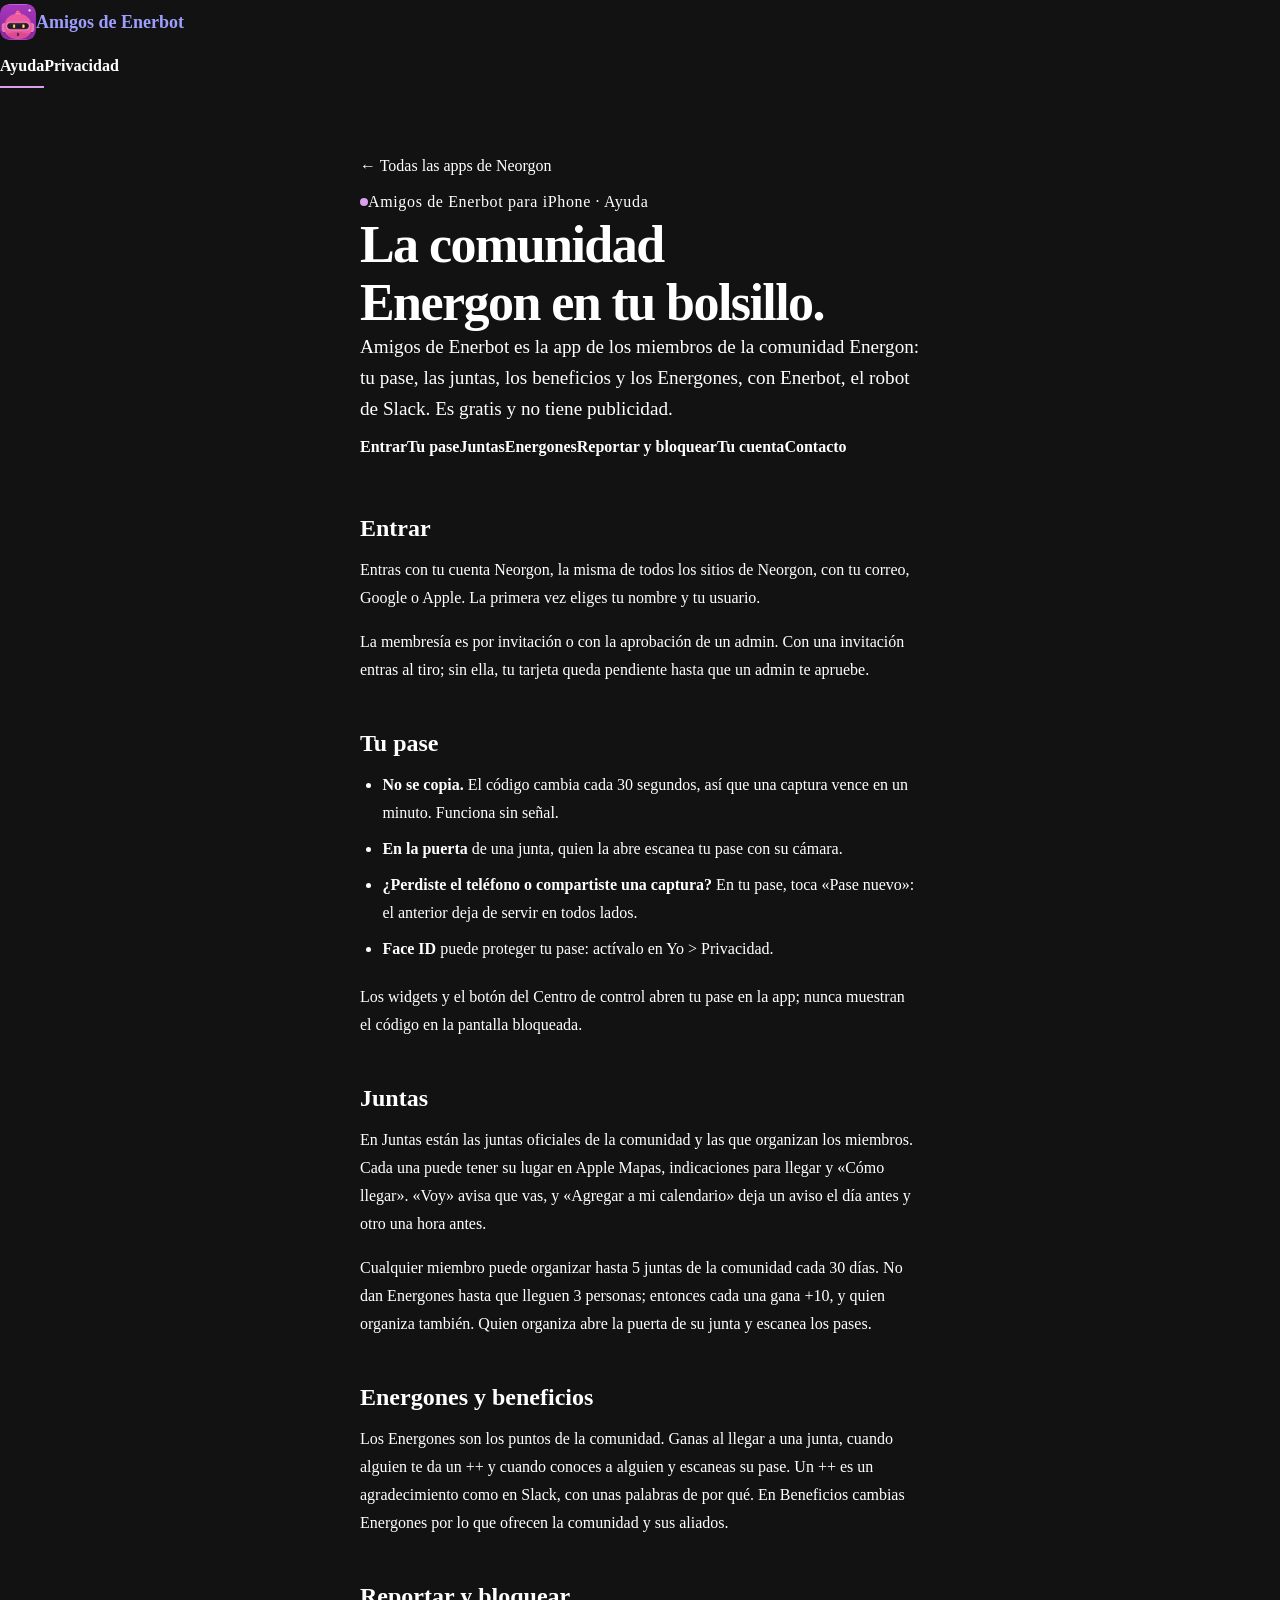
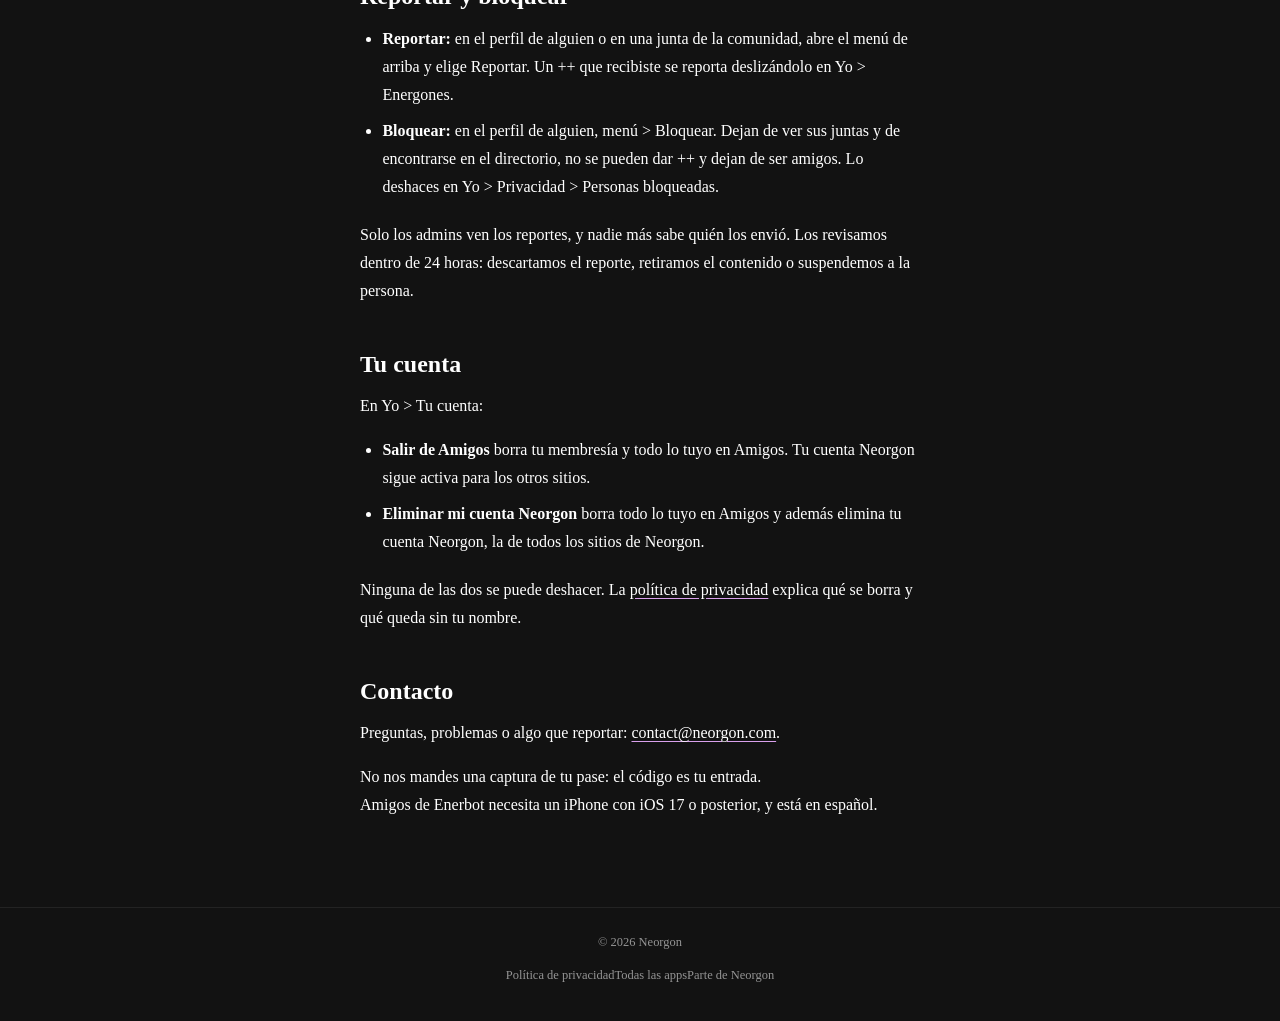
==== commit 483a8d25: "fix: the review's notes on the app pages and the catalog Part of Neorgon in the pages' footers, the " ====
--- a/amigos/index.html
+++ b/amigos/index.html
@@ -7,7 +7,7 @@
   <meta http-equiv="Content-Security-Policy" content="default-src 'none'; style-src 'self' https://cdn.neorgon.org/v1.0.0/; img-src 'self'; font-src 'self'; manifest-src 'self'; base-uri 'none'; form-action 'none'">
   <meta name="referrer" content="no-referrer">
   <title>Ayuda de Amigos de Enerbot | Neorgon</title>
-  <meta name="description" content="Ayuda de Amigos de Enerbot para iPhone: entrar, tu pase, las juntas, los Energones, reportar y bloquear, borrar tu cuenta y contacto.">
+  <meta name="description" content="Ayuda de Amigos de Enerbot para iPhone: entrar, tu pase, las juntas, los Energones, reportar y bloquear, borrar tu cuenta y contacto">
   <link rel="canonical" href="https://apps.neorgon.com/amigos/">
   <meta name="robots" content="index, follow">
   <meta name="theme-color" content="#040714">
@@ -92,6 +92,6 @@
       <p>Amigos de Enerbot necesita un iPhone con iOS 17 o posterior, y está en español.</p>
     </section>
   </main>
-  <footer class="neo-footer doc-footer" data-footer-mode="minimal"><div class="neo-footer-inner"><span>&copy; 2026 Neorgon</span><nav class="doc-related" aria-label="Páginas relacionadas"><a href="privacy/">Política de privacidad</a><a href="../">Todas las apps</a><a href="https://neorgon.com/" rel="noreferrer">Neorgon</a></nav></div></footer>
+  <footer class="neo-footer doc-footer" data-footer-mode="minimal"><div class="neo-footer-inner"><span>&copy; 2026 Neorgon</span><nav class="doc-related" aria-label="Páginas relacionadas"><a href="privacy/">Política de privacidad</a><a href="../">Todas las apps</a><a href="https://neorgon.com/" rel="noreferrer">Parte de Neorgon</a></nav></div></footer>
 </body>
 </html>
--- a/css/doc.css
+++ b/css/doc.css
@@ -16,7 +16,7 @@
     var(--bg);
 }
 
-.doc-brand { display: inline-flex; align-items: center; gap: var(--space-3); font-size: 1.125rem; font-weight: 700; color: var(--text-primary); }
+.doc-brand { display: inline-flex; align-items: center; gap: var(--space-3); min-height: 44px; min-width: 44px; font-size: 1.125rem; font-weight: 700; color: var(--text-primary); }
 .doc-brand img { width: 36px; height: 36px; border-radius: 9px; flex: none; }
 .doc-nav { display: flex; align-items: center; gap: var(--space-4); margin-left: auto; }
 .doc-nav a { display: inline-flex; align-items: center; min-height: 44px; color: var(--text-secondary); text-decoration: none; font-size: var(--text-sm); font-weight: 600; }
@@ -41,7 +41,7 @@
 .doc-main .kicker { display: flex; align-items: center; gap: var(--space-2); color: var(--text-muted); font-size: var(--text-sm); letter-spacing: 0.04em; margin: 0; }
 .doc-main .kicker::before { content: ""; width: 8px; height: 8px; border-radius: 50%; background: var(--app-ink); flex: none; }
 .doc-main .lead { color: var(--text-secondary); font-size: 1.2rem; line-height: 1.6; margin-bottom: var(--space-6); }
-.doc-main .card { background: var(--surface-1); border: 1px solid var(--border); border-left: 3px solid var(--app-hue); border-radius: var(--radius-lg); padding: var(--space-4) var(--space-6); margin: var(--space-4) 0; }
+.doc-main .card { background: color-mix(in srgb, var(--app-hue) 9%, var(--surface-1)); border: 1px solid color-mix(in srgb, var(--app-hue) 45%, var(--border)); border-radius: var(--radius-lg); padding: var(--space-4) var(--space-6); margin: var(--space-4) 0; }
 .doc-main .card p:last-child { margin-bottom: 0; }
 
 .doc-main .contents { display: flex; flex-wrap: wrap; gap: var(--space-1) var(--space-6); padding: var(--space-2) 0; border-block: 1px solid var(--border); margin: var(--space-6) 0 var(--space-2); }
